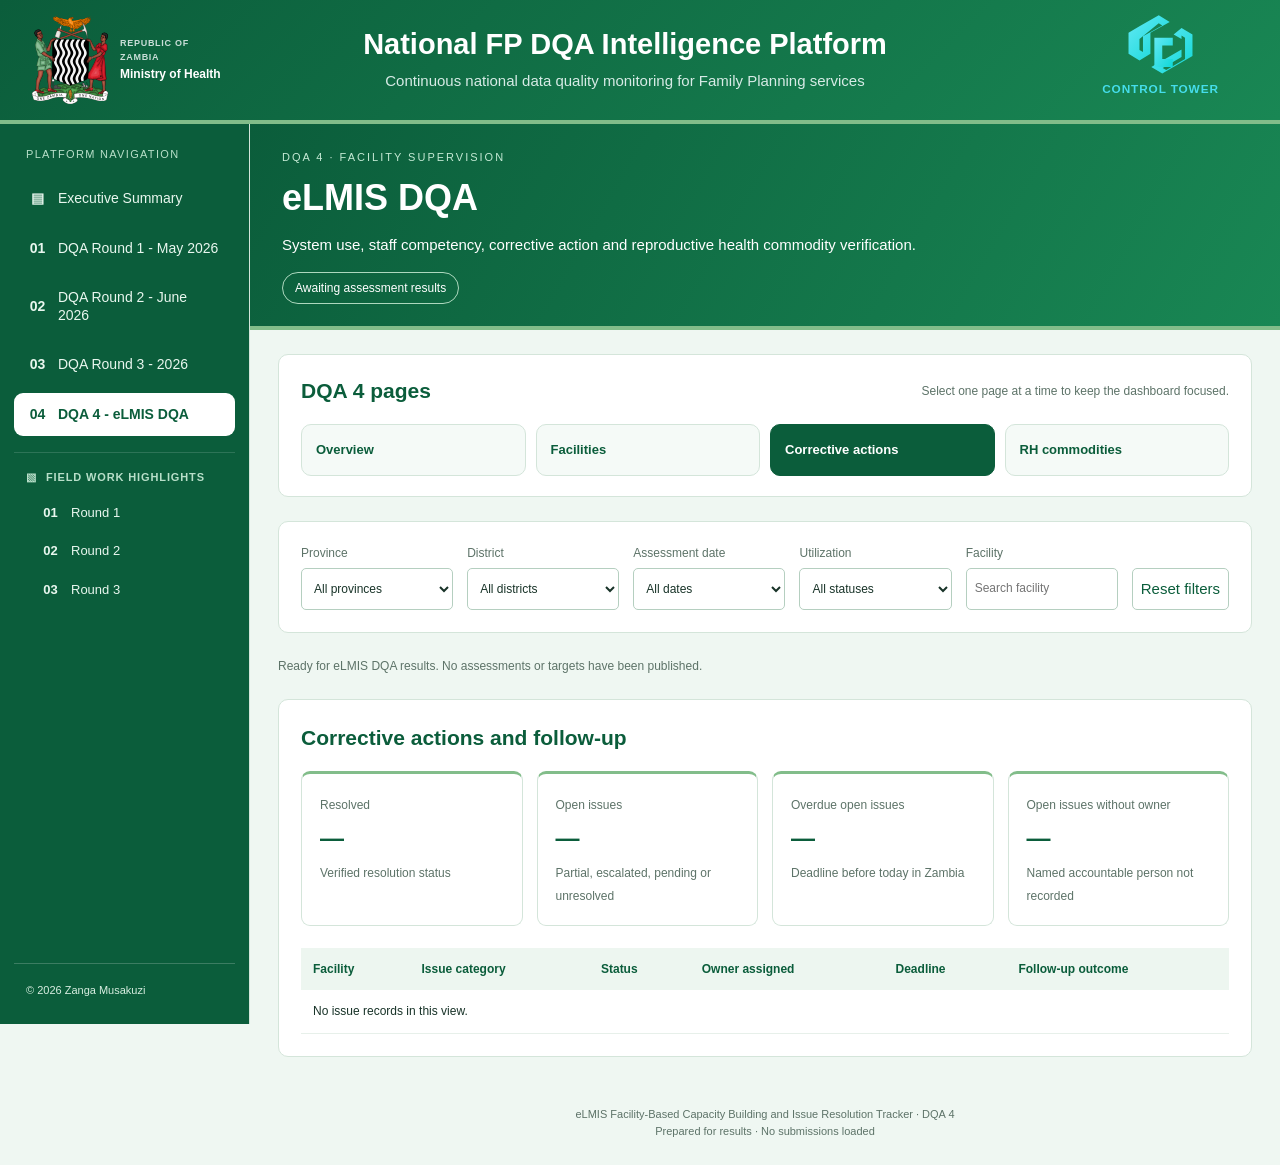
==== elmis-dqa-actions.html @ f4f5810e "Unify platform green theme and split eLMIS DQA into focused pages" ====
<!doctype html>
<html lang="en">
<head>
  <meta charset="utf-8"><meta name="viewport" content="width=device-width,initial-scale=1">
  <title>DQA 4 — eLMIS DQA | NSCCU</title>
  <link rel="icon" href="assets/zambia-coat-of-arms.svg" type="image/svg+xml">
  <link rel="stylesheet" href="assets/elmis-dqa.css?v=20261104-pages2">
  <script src="assets/elmis-dqa.js?v=20261104-pages2" defer></script>
</head>
<body data-dqa-page="corrective-actions">
<header class="institutional-header">
        <div class="brand-lockup"><img class="coa" src="assets/zambia-coat-of-arms.svg" alt="Republic of Zambia coat of arms">
            <div class="brand-copy"><span>Republic of Zambia</span>Ministry of Health</div>
        </div>
        <div class="masthead">
            <h1>National FP DQA Intelligence Platform</h1>
            <p>Continuous national data quality monitoring for Family Planning services</p>
        </div>
        <div class="brand-lockup right"><img class="tower" src="assets/control-tower-logo.svg" alt="National Supply Chain Coordinating Unit Control Tower"></div>
        <button class="mobile-nav-toggle" id="mobileNavToggle" type="button" aria-controls="platformSidebar" aria-expanded="false" onclick="toggleMobileNav()">☰ Menu</button>
    </header>
<div class="layout app-shell">
  <aside class="sidebar" id="platformSidebar" aria-label="DQA platform navigation">
            <div class="sidebar-title">Platform Navigation</div>
            <nav>
                <a class="nav-link" data-nav-target="executive-summary" href="index.html#executive-summary"><span class="nav-icon">▤</span><span>Executive Summary</span></a>
                <a class="nav-link round-link" id="round1Link" href="index.html?round=round1#executive-dashboard"><span class="nav-icon">01</span><span>DQA Round 1 - May 2026</span></a>
                <a class="nav-link round-link" id="round2Link" href="index.html?round=round2#executive-dashboard"><span class="nav-icon">02</span><span>DQA Round 2 - June 2026</span></a>
                <a class="nav-link round-link" id="round3Link" href="index.html?round=round3#executive-dashboard"><span class="nav-icon">03</span><span>DQA Round 3 - 2026</span></a>
                <a class="nav-link active round-link" id="round4Link" aria-current="page" href="elmis-dqa.html#executive-dashboard"><span class="nav-icon">04</span><span>DQA 4 - eLMIS DQA</span></a>
                <div class="sidebar-group" aria-labelledby="fieldHighlightsNavTitle">
                    <div class="sidebar-group-title" id="fieldHighlightsNavTitle"><span aria-hidden="true">▧</span><span>Field Work Highlights</span></div>
                    <a class="nav-link field-link" data-nav-target="field-highlights-round1" href="index.html#field-highlights-round1"><span class="nav-icon">01</span><span>Round 1</span></a>
                    <a class="nav-link field-link" data-nav-target="field-highlights-round2" href="index.html#field-highlights-round2"><span class="nav-icon">02</span><span>Round 2</span></a>
                    <a class="nav-link field-link" data-nav-target="field-highlights-round3" href="index.html#field-highlights-round3"><span class="nav-icon">03</span><span>Round 3</span></a>
                </div>
            </nav>
            <div class="sidebar-copyright">&copy; 2026 Zanga Musakuzi</div>
        </aside>
  <main id="executive-dashboard" class="main-content">
    <section class="hero"><p class="eyebrow">DQA 4 · Facility supervision</p><h1>eLMIS DQA</h1><p>System use, staff competency, corrective action and reproductive health commodity verification.</p><span class="badge" id="dataStatus">Loading assessment status…</span></section>
    <section class="dqa-page-menu panel"><div class="dqa-page-heading"><h2>DQA 4 pages</h2><p>Select one page at a time to keep the dashboard focused.</p></div><nav class="tabs" aria-label="eLMIS DQA pages"><a data-dqa-link="overview" href="elmis-dqa.html">Overview</a><a data-dqa-link="facility-performance" href="elmis-dqa-facilities.html">Facilities</a><a data-dqa-link="corrective-actions" class="active" aria-current="page" href="elmis-dqa-actions.html">Corrective actions</a><a data-dqa-link="rh-commodities" href="elmis-dqa-commodities.html">RH commodities</a></nav></section>
    <section class="panel filters" aria-label="Assessment filters">
      <label>Province<select id="province"><option value="">All provinces</option></select></label>
      <label>District<select id="district"><option value="">All districts</option></select></label>
      <label>Assessment date<select id="visitDate"><option value="">All dates</option></select></label>
      <label>Utilization<select id="utilization"><option value="">All statuses</option><option value="active">Active</option><option value="limited">Limited / irregular</option><option value="inactive">Not used</option><option value="unavailable">Unable to verify</option></select></label>
      <label>Facility<input id="facilitySearch" type="search" placeholder="Search facility"></label><button id="resetFilters" type="button">Reset filters</button>
    </section>
    <p class="scope" id="scope" aria-live="polite"></p>
    <section id="overview" data-dqa-panel="overview" hidden><h2>Assessment overview</h2><div id="metrics" class="metrics"></div>
      <div class="columns"><article class="panel"><h3>Verified utilization</h3><div id="utilizationSummary"></div><p class="note">Use is assessed over the 30 calendar days ending on the visit date. Access today is measured separately.</p></article><article class="panel"><h3>Mentorship and competency</h3><div id="mentorshipSummary"></div><p class="note">Competency is demonstrated independently after OJT. Staff totals are visit reports, not unique people across facilities.</p></article></div>
    </section>
    <section id="facility-performance" class="panel" data-dqa-panel="facility-performance" hidden><h2>Facility assessments</h2><p class="note">The latest assessment per facility within the selected date and location filters is shown. Utilization and search filters are applied to those latest assessments.</p><div class="table-wrap"><table><thead><tr><th>Province / district</th><th>Facility</th><th>Visit date</th><th>Access today</th><th>Verified use</th><th>OJT conducted</th><th>Reported stock-outs</th></tr></thead><tbody id="facilityRows"></tbody></table></div></section>
    <section id="corrective-actions" class="panel" data-dqa-panel="corrective-actions"><h2>Corrective actions and follow-up</h2><div id="issueSummary" class="metrics compact"></div><div class="table-wrap"><table><thead><tr><th>Facility</th><th>Issue category</th><th>Status</th><th>Owner assigned</th><th>Deadline</th><th>Follow-up outcome</th></tr></thead><tbody id="issueRows"></tbody></table></div></section>
    <section id="rh-commodities" data-dqa-panel="rh-commodities" hidden><h2>RH commodities</h2><div class="columns"><article class="panel"><h3>Current stock-outs</h3><p class="note">A stock-out means zero usable physical stock among commodities normally managed by the facility. Facilities may report multiple commodities.</p><div id="stockoutSummary"></div></article><article class="panel"><h3>Physical stock versus eLMIS</h3><div id="stockSummary"></div><p class="note">Match rates include only verified comparisons on the same usable-stock basis, unit and cutoff. Quantities in different units are never added together. Sampling has no fixed upper limit.</p></article></div><div class="panel table-wrap"><table><thead><tr><th>Facility / commodity</th><th>Unit</th><th>Baseline variance</th><th>After-intervention variance</th><th>Comparison basis</th></tr></thead><tbody id="commodityRows"></tbody></table></div></section>
    <footer>eLMIS Facility-Based Capacity Building and Issue Resolution Tracker · DQA 4<br><span id="updated"></span></footer>
  </main>
</div>
</body></html>
---- assets/elmis-dqa.css ----
:root{--primary:#0b5d3b;--gold:#82bd8a;--ink:#183328;--muted:#5d7368;--line:#d4e5da;--bg:#eff7f2}*{box-sizing:border-box}html{scroll-behavior:smooth}body{margin:0;font:15px/1.55 Arial,Helvetica,sans-serif;background:var(--bg);color:var(--ink)}header{display:flex;justify-content:space-between;align-items:center;padding:20px 32px;background:#fff;border-bottom:4px solid var(--gold);gap:20px}.brand{display:flex;align-items:center;gap:18px}.brand img{width:58px;height:64px}.brand small,.brand strong{display:block}.brand small{color:var(--muted);margin-bottom:4px}.brand strong{color:var(--primary);font-size:22px}.tower{width:78px;height:66px}.layout{display:grid;grid-template-columns:258px minmax(0,1fr)}aside{background:#fff;border-right:1px solid var(--line);padding:28px 14px;min-height:calc(100vh - 110px)}.nav-title{text-transform:uppercase;font-size:11px;letter-spacing:1.5px;color:var(--muted);padding:0 14px}nav a{color:var(--primary);text-decoration:none}aside a{display:flex;gap:12px;padding:14px 12px;border-radius:7px;margin:5px 0;font-size:13px}aside a.active{background:var(--primary);color:#fff}aside a:hover{outline:1px solid var(--gold)}.copyright{color:var(--muted);font-size:11px;padding:30px 12px}main{padding:28px;min-width:0;max-width:1680px;width:100%;margin:auto}.hero{padding:30px;background:linear-gradient(120deg,#0b5d3b,#198754);color:#fff;border-radius:12px;border-bottom:4px solid var(--gold)}h1{font-size:36px;line-height:1.15;margin:8px 0 12px}.eyebrow{text-transform:uppercase;letter-spacing:2px;font-size:11px;color:#c5ead5}.hero p{max-width:760px}.badge{display:inline-block;padding:6px 12px;border:1px solid #add8be;border-radius:20px;font-size:12px}.tabs{display:flex;gap:8px;flex-wrap:wrap;padding:20px 0}.tabs a{padding:9px 16px;background:#fff;border:1px solid var(--line);border-radius:6px;font-size:13px}.panel{background:#fff;border:1px solid var(--line);border-radius:10px;padding:22px;margin-bottom:20px}.filters{display:flex;flex-wrap:wrap;align-items:end;gap:14px}.filters label{flex:1;min-width:130px;font-size:12px;color:var(--muted)}select,input,button{font:inherit;min-height:42px;border:1px solid #b5cfc0;border-radius:5px;background:#fff;padding:8px;color:var(--ink)}select,input{display:block;width:100%;margin-top:5px}button{cursor:pointer;color:var(--primary)}button:hover{background:var(--bg)}:focus-visible{outline:3px solid var(--gold);outline-offset:2px}h2{font-size:21px;color:var(--primary);margin:22px 0 16px}h3{font-size:16px;color:var(--primary);margin:0 0 16px}.panel h2{margin-top:0}.metrics{display:grid;grid-template-columns:repeat(4,minmax(0,1fr));gap:14px;margin-bottom:22px}.metric{background:#fff;border:1px solid var(--line);border-top:3px solid var(--gold);border-radius:9px;padding:18px}.metric strong{font-size:30px;display:block;color:var(--primary);margin:4px 0}.metric span{font-size:12px;color:var(--muted)}.columns{display:grid;grid-template-columns:1fr 1fr;gap:20px}.note,.scope{font-size:12px;color:var(--muted)}.empty{padding:25px;background:#f4faf6;border:1px dashed #bfd8c8;border-radius:7px;color:var(--muted)}.empty strong{display:block;color:var(--primary);margin-bottom:5px}.line{display:flex;justify-content:space-between;gap:12px;padding:10px 0;border-bottom:1px solid #e7f0ea}.line b{color:var(--primary)}.table-wrap{overflow-x:auto}table{border-collapse:collapse;width:100%;font-size:12px}th{text-align:left;background:#edf6f0;color:var(--primary);padding:12px;white-space:nowrap}td{padding:12px;border-bottom:1px solid #e7f0ea;vertical-align:top}td small{display:block;color:var(--muted)}.pill{display:inline-block;background:#e6f4eb;color:var(--primary);border-radius:14px;padding:3px 9px;white-space:nowrap}.pill.warn{background:#fff3da;color:#8b5400}footer{text-align:center;color:var(--muted);font-size:11px;padding:25px}.compact .metric strong{font-size:24px}@media(max-width:1100px){.layout{grid-template-columns:215px minmax(0,1fr)}main{padding:20px}.metrics{grid-template-columns:repeat(2,minmax(0,1fr))}.columns{grid-template-columns:1fr}}@media(max-width:700px){header{padding:15px}.brand strong{font-size:16px}.brand img{width:40px;height:48px}.tower{display:none}.layout{display:block}aside{min-height:auto;padding:12px;border-bottom:1px solid var(--line)}aside nav{display:flex;overflow-x:auto}aside a{min-width:145px;padding:10px}.nav-title,.copyright{display:none}main{padding:14px}.hero{padding:22px}h1{font-size:30px}.metrics{gap:10px}.metric{padding:14px}.metric strong{font-size:26px}.panel{padding:16px}.filters label{min-width:140px}.tabs a{padding:7px 10px}}
/* Shared platform shell: keep DQA 4 consistent with the other rounds. */
[hidden]{display:none!important}
.institutional-header{min-height:124px;background:linear-gradient(135deg,#0b5d3b,#198754);color:#fff;padding:14px 32px;display:grid;grid-template-columns:190px minmax(0,1fr) 220px;align-items:center;gap:22px;border-bottom:4px solid var(--gold)}
.brand-lockup{display:flex;align-items:center;gap:12px}.brand-lockup.right{justify-content:flex-end}.brand-lockup img{display:block;max-height:92px;max-width:100%}.brand-lockup .coa{width:76px}.brand-lockup .tower{width:175px;height:auto}.brand-copy{font-size:12px;font-weight:700}.brand-copy span{display:block;font-size:9px;letter-spacing:.08em;text-transform:uppercase;color:#c9ded8}.masthead{text-align:center}.masthead h1{margin:0;font-size:29px}.masthead p{margin:7px 0 0;color:#d7ebe6}.mobile-nav-toggle{display:none;border:1px solid #ffffff70;background:#ffffff15;color:#fff}
.app-shell{grid-template-columns:250px minmax(0,1fr);min-height:calc(100vh - 124px)}
.sidebar{position:sticky;top:0;height:100vh;overflow-y:auto;background:#0b5d3b;color:#fff;padding:22px 14px;display:flex;flex-direction:column}.sidebar-title{padding:0 12px 14px;font-size:11px;letter-spacing:.12em;text-transform:uppercase;color:#b8dfc9}.sidebar nav{display:grid;gap:6px}.sidebar .nav-link{display:flex;align-items:center;gap:10px;color:#e9f7ef;text-decoration:none;padding:12px;border-radius:9px;font-size:14px;line-height:1.25;border:1px solid transparent;margin:0}.sidebar .nav-link:hover,.sidebar .nav-link:focus{background:#198754;color:#fff;outline:none}.sidebar .nav-link.active{background:#fff;color:#0b5d3b;font-weight:700}.nav-icon{width:21px;text-align:center;font-weight:800}.sidebar-group{margin-top:10px;padding-top:12px;border-top:1px solid #ffffff24}.sidebar-group-title{display:flex;align-items:center;gap:9px;padding:4px 12px 8px;color:#b8dfc9;font-size:11px;font-weight:800;letter-spacing:.08em;text-transform:uppercase}.sidebar-group .nav-link{margin-left:13px;padding:10px 12px;font-size:13px}.sidebar-copyright{margin-top:auto;padding:18px 12px 4px;border-top:1px solid #ffffff33;color:#d8eee1;font-size:11px;line-height:1.5}
.main-content{padding:0;max-width:none;margin:0;min-width:0}.main-content>.hero{border-radius:0;padding:25px 32px 22px;border-bottom:4px solid var(--gold)}.main-content>.hero h1{font-size:36px}.main-content>.hero .eyebrow{margin-top:0}.main-content>.panel,.main-content>.scope,.main-content>[data-dqa-panel]{margin:24px 28px}.dqa-page-menu{padding:20px 22px}.dqa-page-heading{display:flex;justify-content:space-between;gap:15px;align-items:center}.dqa-page-heading h2{margin:0;font-size:21px}.dqa-page-heading p{font-size:12px;color:var(--muted);margin:0}.tabs{padding:16px 0 0;display:grid;grid-template-columns:repeat(4,minmax(0,1fr));gap:10px}.tabs a{font-weight:700;padding:15px 14px;border-radius:10px;background:#f5faf7}.tabs a.active{background:var(--primary);color:#fff;border-color:var(--primary)}.main-content>[data-dqa-panel].panel{padding:22px}.main-content>[data-dqa-panel]>h2:first-child{margin-top:0}.metric strong{font-size:28px;overflow-wrap:anywhere}
body.embedded>header,body.embedded aside{display:none}body.embedded .app-shell{display:block;min-height:0}body.embedded main{padding:0;max-width:none}body.embedded{background:transparent}body.embedded .main-content>.hero{border-radius:10px 10px 0 0}body.embedded .main-content>.panel,body.embedded .main-content>.scope,body.embedded .main-content>[data-dqa-panel]{margin:20px}
@media(max-width:1000px){.institutional-header{grid-template-columns:145px minmax(0,1fr) 150px;padding:14px 20px;gap:12px}.masthead h1{font-size:23px}.masthead p{font-size:12px}.dqa-page-heading{display:block}.dqa-page-heading p{margin-top:6px}.tabs{grid-template-columns:repeat(2,minmax(0,1fr))}}
@media(max-width:900px){.institutional-header{position:relative;padding-bottom:60px}.mobile-nav-toggle{display:inline-flex;position:absolute;right:16px;bottom:12px;min-height:34px}.app-shell{display:block}.sidebar{display:none;position:relative;height:auto;min-height:0;max-height:70vh;padding:12px}.sidebar.open{display:flex}.sidebar nav{display:grid;overflow:visible}.sidebar .nav-link{min-width:0}.sidebar-title,.sidebar-copyright{display:block}.main-content>.panel,.main-content>.scope,.main-content>[data-dqa-panel]{margin:18px}.main-content>.hero{padding:24px 20px}.main-content>.hero h1{font-size:30px}}
@media(max-width:600px){.institutional-header{grid-template-columns:85px minmax(0,1fr) 80px;padding:14px 14px 58px}.brand-copy{display:none}.brand-lockup .coa{width:58px}.masthead h1{font-size:17px}.masthead p{display:none}.tabs a{font-size:12px;padding:12px}.main-content>.panel,.main-content>.scope,.main-content>[data-dqa-panel]{margin:14px}.dqa-page-menu{padding:16px}.main-content>.hero h1{font-size:27px}}
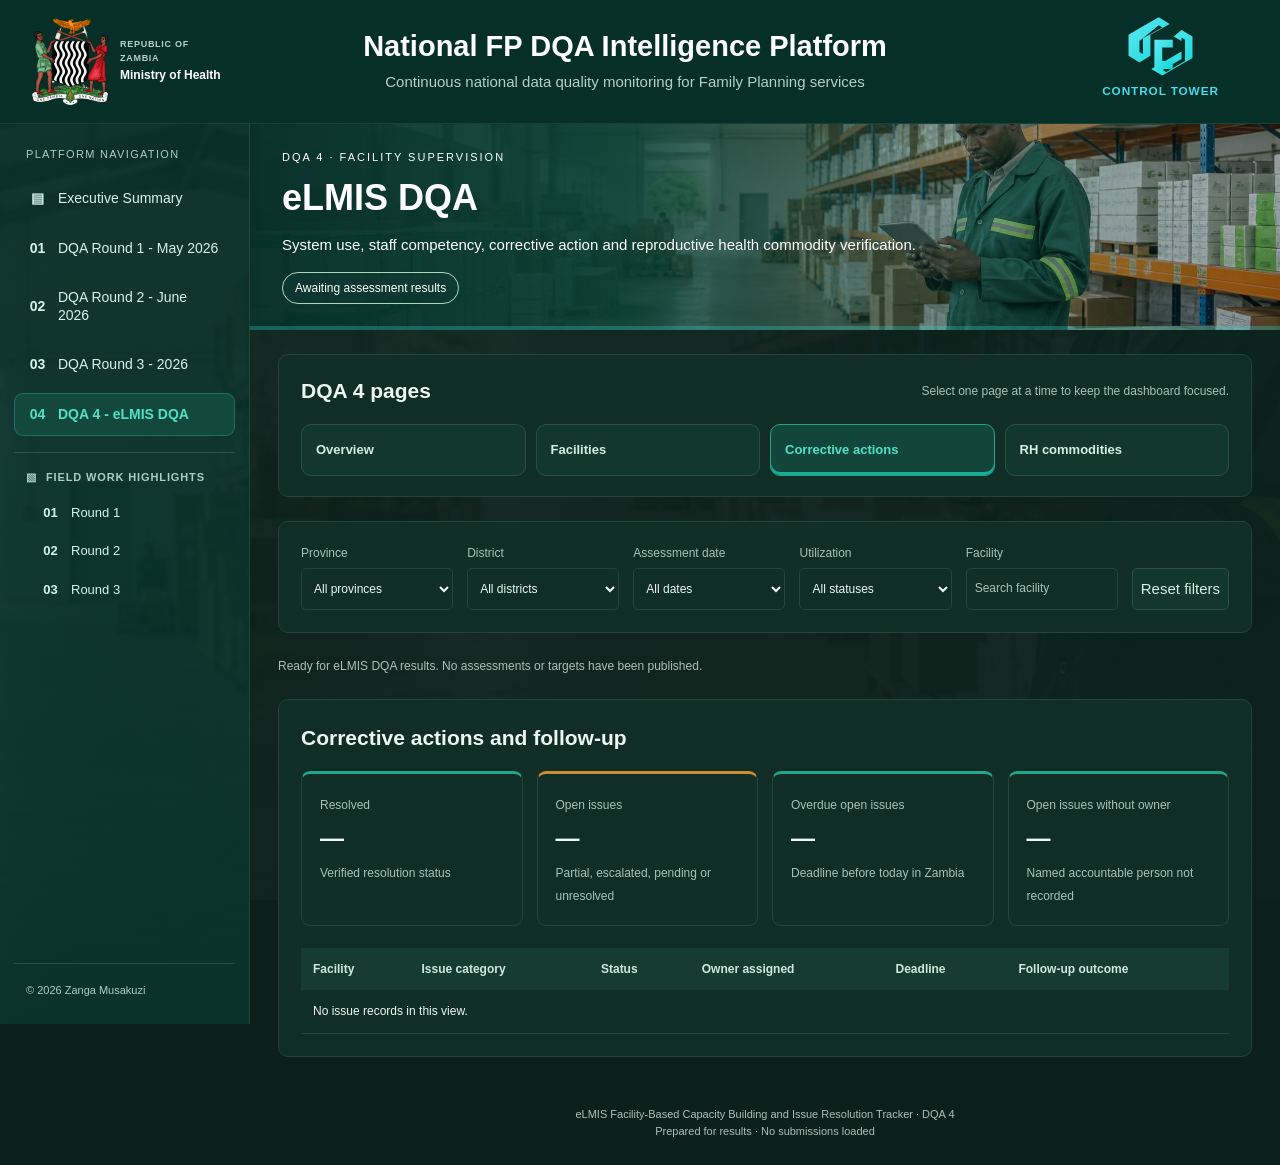
==== commit cc89b3e3: "Match Control Tower dark green theme and warehouse background" ====
--- a/elmis-dqa-actions.html
+++ b/elmis-dqa-actions.html
@@ -6,6 +6,7 @@
   <link rel="icon" href="assets/zambia-coat-of-arms.svg" type="image/svg+xml">
   <link rel="stylesheet" href="assets/elmis-dqa.css?v=20261104-pages2">
   <script src="assets/elmis-dqa.js?v=20261104-pages2" defer></script>
+  <link rel="stylesheet" href="assets/control-tower-dark.css?v=20261105-reference1">
 </head>
 <body data-dqa-page="corrective-actions">
 <header class="institutional-header">
--- a/assets/control-tower-dark.css
+++ b/assets/control-tower-dark.css
@@ -0,0 +1,47 @@
+/* Control Tower reference palette and the original warehouse photograph. */
+:root{color-scheme:dark;--bg:#0b211b;--card:#102e25;--surface:#102e25;--ink:#edf8f1;--text:#edf8f1;--mut:#aac2b5;--muted:#aac2b5;--line:#254438;--primary:#52d8bd;--blue:#52d8bd;--blue2:#08786d;--gold:#37d6d1;--acc:#52d8bd;--good:#57b881;--green:#57b881;--green-soft:#163e2b;--warn:#efb36c;--yellow:#efb36c;--yellow-soft:#30291b;--crit:#ffaaa1;--red:#ffaaa1;--red-soft:#472821;--blue-soft:#173d36;--header:#062f28;--tower-photo:linear-gradient(90deg,#052f29f7 0%,#073e32e8 36%,#07392d75 66%,#052f292b 100%),url('supply-chain-warehouse.jpg')}
+body,.control-tower{color:var(--text);background:linear-gradient(#0b211bf0,#0b211bf5),url('supply-chain-warehouse.jpg') center/cover fixed!important;min-height:100vh}
+.control-tower{--text:#edf8f1;--muted:#aac2b5;--line:#254438;--bg:#0b211b;--surface:#102e25;--header:#062f28}
+.institutional-header,.control-tower .masthead{background:#062f28!important;background-image:none!important;color:#fff;border-bottom:1px solid #ffffff16}
+.institutional-header .brand-copy,.institutional-header h1,.masthead h1,.brand-lockup,.tower-brand{color:#fff!important}
+.brand-copy span,.institutional-header .masthead p,.control-tower .masthead .eyebrow,.tower-brand span{color:#b5d1c5!important}
+.round-hero,.main-content>.hero,.detail-header{background:var(--tower-photo) center 45%/cover no-repeat!important;border-bottom-color:#37d6d14a!important;color:#fff!important}
+.round-hero h1,.main-content>.hero h1,.round-hero h2,.main-content>.hero p,.round-hero p,.detail-header h1{color:#fff!important}
+.hero .eyebrow,.hero-kicker,.round-hero .eyebrow{color:#84e5cb!important}
+.sidebar,.control-tower .sidebar{background:linear-gradient(#062f28ed,#062f28f5),url('supply-chain-warehouse.jpg') center/cover!important;color:#edf8f1!important;border-right:1px solid var(--line)!important}
+.sidebar-title,.sidebar-group-title,.sidebar-copyright,.control-tower .nav-caption,.control-tower .nav-footer{color:#aacfc0!important}
+.sidebar .nav-link,.control-tower .side-menu>button{color:#d6f4e9!important;background:transparent!important;border-color:transparent!important}
+.sidebar .nav-link:hover,.sidebar .nav-link:focus,.control-tower .side-menu>button:hover{background:#ffffff0d!important;color:#fff!important}
+.sidebar .nav-link.active,.control-tower .side-menu>button.active{background:#12493c!important;border-color:#37d6d14a!important;color:#52e1c6!important}
+.sidebar .sidebar-group,.sidebar-copyright,.control-tower .nav-footer{border-color:#ffffff20!important}
+.control-tower .side-menu{background:transparent!important}
+.main-content,.control-tower .content{background:transparent!important}
+.card,.panel,.metric,.kpi,.control-tower .kpi,.control-tower .panel,.round-workspace-nav,.summary-heading,.summary-layout,.commodity-body,.commodity-header,.copilot,.copilot-head,.copilot-body,.copilot-panel,.copilot-answer,.field-highlights,.field-highlights-header,.field-photo,.page-filters,.filter,.control-tower .page-filters,.control-tower .filter-card,.photo-card,.contact-card,.support-contact-card-safe,.help-desk-flow,.help-desk-directory,.updates-gallery,.detail-table-wrap,.detail-page,.detail-search,.table-toolbar{background:var(--card)!important;color:var(--text)!important;border-color:var(--line)!important;box-shadow:none!important}
+.card h2,.panel h2,.panel h3,.metric strong,.kpi-value,.section-heading h2,h2,h3,.control-tower h2,.control-tower h3,.workspace-heading h2,.control-tower .kpi strong,.control-tower .kpi-value,.control-tower .program-comparison-row>b{color:var(--ink)!important}
+.muted,.note,.scope,.sub,.footer,footer,.kpi-note,.kpi-label,.metric span,.dqa-page-heading p,.control-tower .dataset-stamp,.control-tower .workspace-eyebrow,.control-tower .analysis-context,.control-tower .table-note,.control-tower .filter-card label{color:var(--muted)!important}
+.control-tower .kpi p,.control-tower .kpi small,.control-tower .panel p,.summary-copy p,.summary-deck,.page-intro p,.commodity-header p{color:var(--muted)!important}
+input,select,textarea,.control-tower input,.control-tower select,.control-tower textarea{background:#102e25!important;color:#edf8f1!important;border:1px solid #254438!important;color-scheme:dark}
+input::placeholder,textarea::placeholder{color:#aac2b5!important;opacity:1}
+button,.tabs a,.round-page-button,.commodity-tabs a,.copilot-chip,.copilot-toggle,.pagination button,.section-action,.detail-pagination button{background:#12382d!important;color:#d7eee2!important;border-color:#2b5142!important}
+button:hover,.tabs a:hover,.round-page-button:hover{background:#1b4a3c!important}
+.tabs a.active,.round-page-button.active,.commodity-tabs a.active,.commodity-tabs button.active,.control-tower .view-tabs button[aria-selected=true],.control-tower .executive-tabs button[aria-selected=true]{background:#12463a!important;color:#52e1c6!important;border-color:#22a58b!important;box-shadow:inset 0 -3px #15ad9c!important}
+.round-page-icon{background:#ffffff10!important;color:inherit!important}
+th,.control-tower th,.detail-page th{background:#163b30!important;color:#cfe9dc!important;border-color:var(--line)!important}
+td,.control-tower td{color:#edf8f1;border-color:var(--line)!important}
+tbody tr:nth-child(even),.control-tower tbody tr:nth-child(even),.detail-page tbody tr:nth-child(even){background:#123329!important}
+tbody tr:hover,.control-tower tbody tr:hover{background:#194235!important}
+.empty,.empty-round,.field-empty,.control-tower .empty-state,.fresh,.scope-badge,.technical-details,.technical-details summary,.data-coverage,.training-date-note,.control-tower .insight-strip,.storage-box,.heatcell,.pill,.pill.blue,.filters .filter{background:#12372c!important;color:#cce8da!important;border-color:#2b5142!important}
+.empty strong,.empty-round strong,.line b,.source-yes,.greentxt{color:#6fe2ba!important}
+.line{border-color:#254438!important}.metric{border-top-color:#22a58b!important}.metrics .metric:nth-child(2){border-top-color:#cf8b32!important}
+.pill.red,.alert,.alert-ribbon,.redtxt,.source-no{color:#ffb4aa!important}.pill.red,.alert,.alert-ribbon{background:#3b2521!important;border-color:#855248!important}
+.pill.yellow,.pill.warn,.yellowtxt,.round-notice{color:#f3c882!important}.pill.yellow,.pill.warn,.round-notice{background:#30291b!important;border-color:#826c34!important}
+.pill.green{background:#173e2d!important;color:#91e2b1!important}
+.control-tower .insight-card,.control-tower .management-card,.control-tower .priority-card,.control-tower .reporting-summary-card,.control-tower .help-desk-directory,.control-tower .updates-gallery,.control-tower .contact-card{background:#102e25!important;border-color:#254438!important;color:#edf8f1!important}
+.control-tower .donut:after{background:#102e25!important}.control-tower .donut strong,.control-tower .donut span{color:#edf8f1!important}
+a{color:#68dfc7}.control-tower a,.detail-page a{color:#68dfc7}
+.elmis-dqa-workspace iframe{background:transparent!important;border-color:#254438!important}
+body.embedded{background:transparent!important;min-height:0}
+:focus-visible{outline:3px solid #37d6d1!important;outline-offset:2px}
+@media print{body,.control-tower,.card,.panel,.metric,td,th{background:#fff!important;color:#14372e!important}.sidebar,.hero,.round-hero,.institutional-header{display:none!important}}
+
+.control-tower .count-summary strong,.control-tower .province-selection,.control-tower .map-label-grid>button,.control-tower .district-priority-list strong{color:#edf8f1!important}.control-tower .program-comparison-row span,.control-tower .timely-status-legend,.control-tower .district-priority-list small,.control-tower .count-summary span,.control-tower .repeat-table td small{color:#aac2b5!important}.control-tower .map-label-grid>button em{color:#6fe2ba!important}.control-tower .repeat-outstanding{color:#ffb4aa!important}
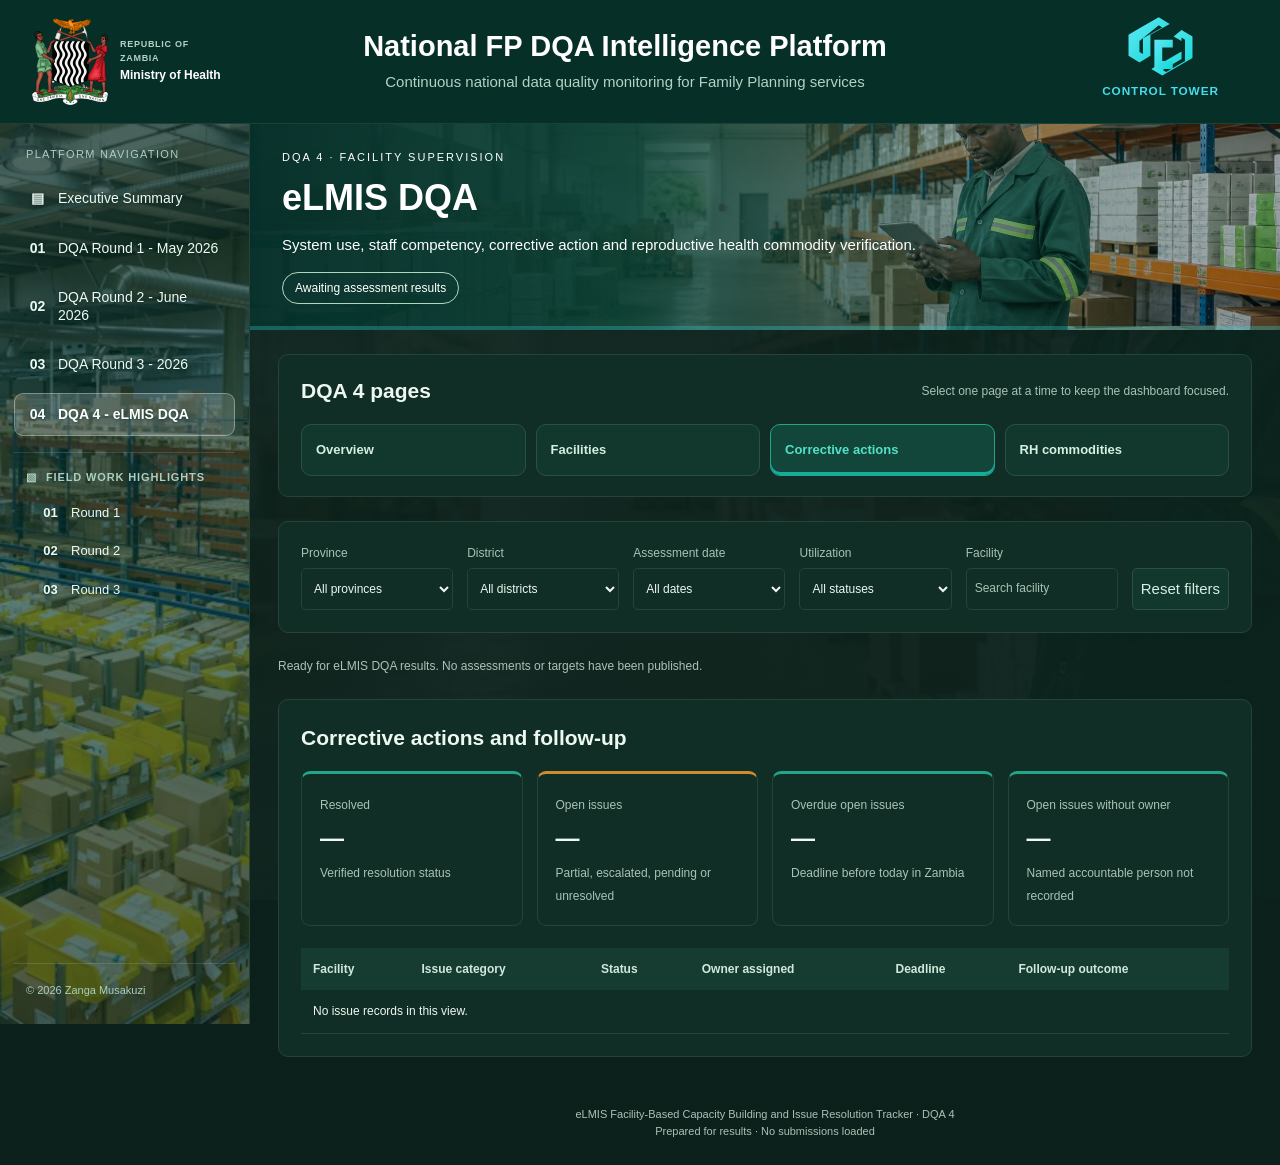
==== commit 8eb8cc70: "Match warehouse-photo sidebar and translucent selection theme" ====
--- a/elmis-dqa-actions.html
+++ b/elmis-dqa-actions.html
@@ -6,7 +6,7 @@
   <link rel="icon" href="assets/zambia-coat-of-arms.svg" type="image/svg+xml">
   <link rel="stylesheet" href="assets/elmis-dqa.css?v=20261104-pages2">
   <script src="assets/elmis-dqa.js?v=20261104-pages2" defer></script>
-  <link rel="stylesheet" href="assets/control-tower-dark.css?v=20261105-reference1">
+  <link rel="stylesheet" href="assets/control-tower-dark.css?v=20261105-sidebar2">
 </head>
 <body data-dqa-page="corrective-actions">
 <header class="institutional-header">
--- a/assets/control-tower-dark.css
+++ b/assets/control-tower-dark.css
@@ -8,11 +8,11 @@
 .round-hero,.main-content>.hero,.detail-header{background:var(--tower-photo) center 45%/cover no-repeat!important;border-bottom-color:#37d6d14a!important;color:#fff!important}
 .round-hero h1,.main-content>.hero h1,.round-hero h2,.main-content>.hero p,.round-hero p,.detail-header h1{color:#fff!important}
 .hero .eyebrow,.hero-kicker,.round-hero .eyebrow{color:#84e5cb!important}
-.sidebar,.control-tower .sidebar{background:linear-gradient(#062f28ed,#062f28f5),url('supply-chain-warehouse.jpg') center/cover!important;color:#edf8f1!important;border-right:1px solid var(--line)!important}
+.sidebar,.control-tower .sidebar{background:linear-gradient(180deg,rgba(4,38,30,.72),rgba(6,58,46,.62),rgba(4,38,30,.68)),url('sidebar-warehouse.jpg') center/cover no-repeat!important;color:#edf8f1!important;border-right:1px solid var(--line)!important}
 .sidebar-title,.sidebar-group-title,.sidebar-copyright,.control-tower .nav-caption,.control-tower .nav-footer{color:#aacfc0!important}
 .sidebar .nav-link,.control-tower .side-menu>button{color:#d6f4e9!important;background:transparent!important;border-color:transparent!important}
 .sidebar .nav-link:hover,.sidebar .nav-link:focus,.control-tower .side-menu>button:hover{background:#ffffff0d!important;color:#fff!important}
-.sidebar .nav-link.active,.control-tower .side-menu>button.active{background:#12493c!important;border-color:#37d6d14a!important;color:#52e1c6!important}
+.sidebar .nav-link.active,.control-tower .side-menu>button.active{background:rgba(255,255,255,.16)!important;border-color:rgba(255,255,255,.32)!important;color:#fff!important}
 .sidebar .sidebar-group,.sidebar-copyright,.control-tower .nav-footer{border-color:#ffffff20!important}
 .control-tower .side-menu{background:transparent!important}
 .main-content,.control-tower .content{background:transparent!important}
@@ -45,3 +45,7 @@
 @media print{body,.control-tower,.card,.panel,.metric,td,th{background:#fff!important;color:#14372e!important}.sidebar,.hero,.round-hero,.institutional-header{display:none!important}}
 
 .control-tower .count-summary strong,.control-tower .province-selection,.control-tower .map-label-grid>button,.control-tower .district-priority-list strong{color:#edf8f1!important}.control-tower .program-comparison-row span,.control-tower .timely-status-legend,.control-tower .district-priority-list small,.control-tower .count-summary span,.control-tower .repeat-table td small{color:#aac2b5!important}.control-tower .map-label-grid>button em{color:#6fe2ba!important}.control-tower .repeat-outstanding{color:#ffb4aa!important}
+
+.topbar,.main-filters,.fresh>span,.action-item,.commodity-tabs{background:#102e25!important;color:#edf8f1!important;border-color:#254438!important}.fresh{background:transparent!important}.fresh>span{border:1px solid #254438!important}
+
+.sidebar .nav-link,.control-tower .side-menu>button{color:#effaf4!important;text-shadow:0 1px 3px #00271d80}.control-tower .nav-footer strong,.control-tower .nav-footer>span{display:block!important;line-height:1.5}.control-tower .nav-footer{color:#d3eadd!important}
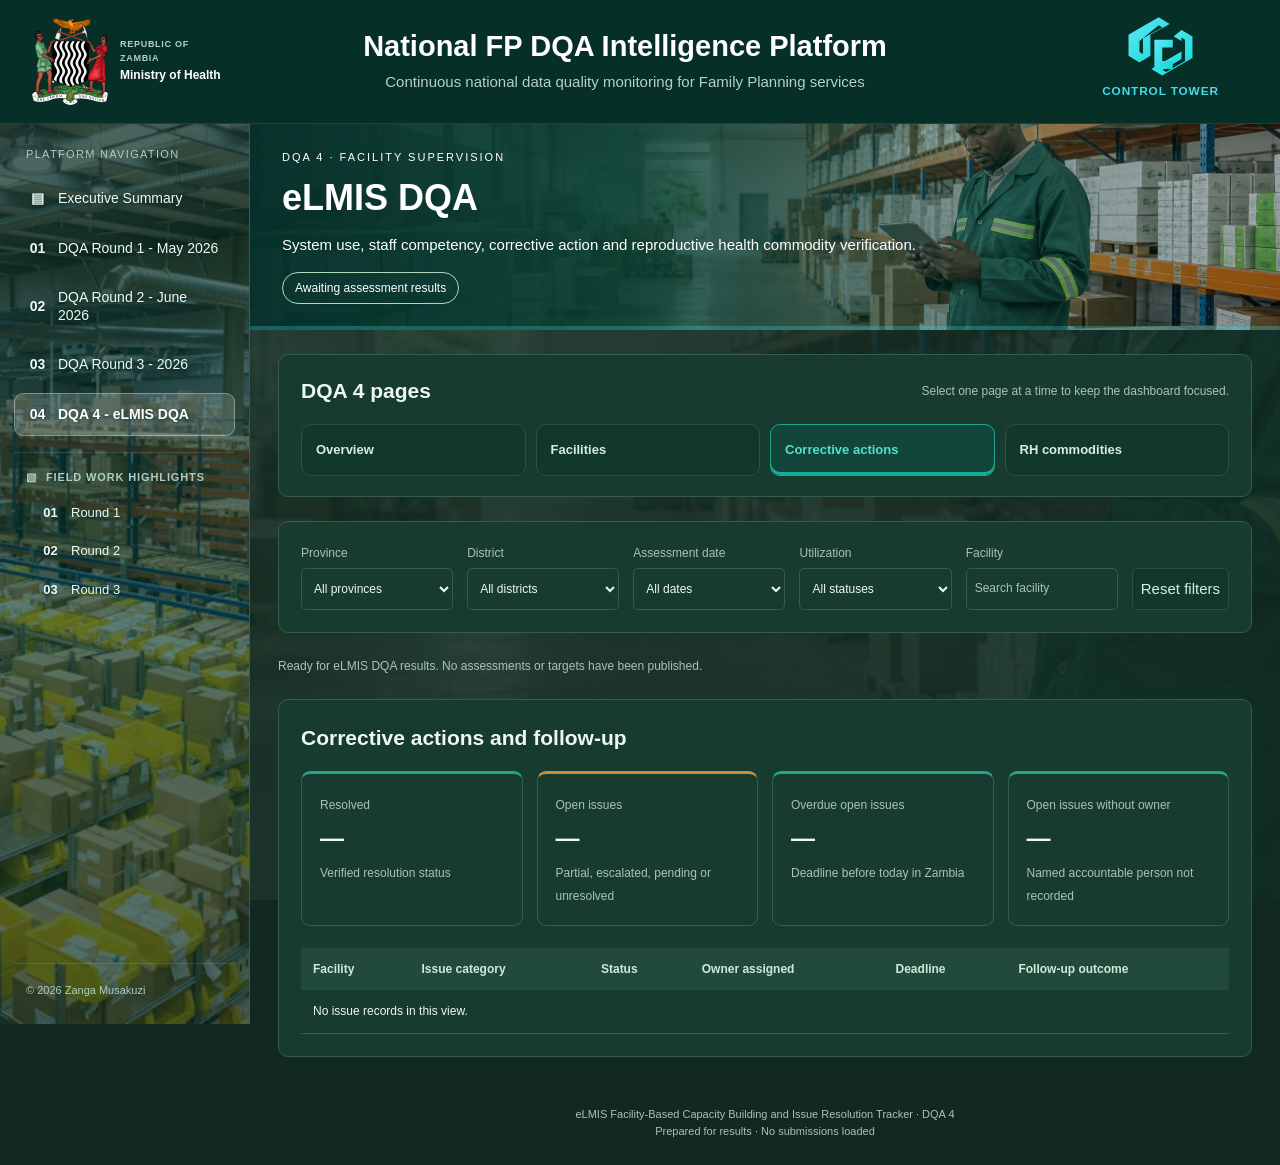
==== commit afd6a7af: "Lighten green surfaces and improve insight text contrast" ====
--- a/elmis-dqa-actions.html
+++ b/elmis-dqa-actions.html
@@ -6,7 +6,7 @@
   <link rel="icon" href="assets/zambia-coat-of-arms.svg" type="image/svg+xml">
   <link rel="stylesheet" href="assets/elmis-dqa.css?v=20261104-pages2">
   <script src="assets/elmis-dqa.js?v=20261104-pages2" defer></script>
-  <link rel="stylesheet" href="assets/control-tower-dark.css?v=20261105-sidebar2">
+  <link rel="stylesheet" href="assets/control-tower-dark.css?v=20261105-lighter3">
 </head>
 <body data-dqa-page="corrective-actions">
 <header class="institutional-header">
--- a/assets/control-tower-dark.css
+++ b/assets/control-tower-dark.css
@@ -1,7 +1,7 @@
 /* Control Tower reference palette and the original warehouse photograph. */
-:root{color-scheme:dark;--bg:#0b211b;--card:#102e25;--surface:#102e25;--ink:#edf8f1;--text:#edf8f1;--mut:#aac2b5;--muted:#aac2b5;--line:#254438;--primary:#52d8bd;--blue:#52d8bd;--blue2:#08786d;--gold:#37d6d1;--acc:#52d8bd;--good:#57b881;--green:#57b881;--green-soft:#163e2b;--warn:#efb36c;--yellow:#efb36c;--yellow-soft:#30291b;--crit:#ffaaa1;--red:#ffaaa1;--red-soft:#472821;--blue-soft:#173d36;--header:#062f28;--tower-photo:linear-gradient(90deg,#052f29f7 0%,#073e32e8 36%,#07392d75 66%,#052f292b 100%),url('supply-chain-warehouse.jpg')}
-body,.control-tower{color:var(--text);background:linear-gradient(#0b211bf0,#0b211bf5),url('supply-chain-warehouse.jpg') center/cover fixed!important;min-height:100vh}
-.control-tower{--text:#edf8f1;--muted:#aac2b5;--line:#254438;--bg:#0b211b;--surface:#102e25;--header:#062f28}
+:root{color-scheme:dark;--bg:#102b23;--card:#183b2f;--surface:#183b2f;--ink:#edf8f1;--text:#edf8f1;--mut:#aac2b5;--muted:#aac2b5;--line:#365d4c;--primary:#52d8bd;--blue:#52d8bd;--blue2:#08786d;--gold:#37d6d1;--acc:#52d8bd;--good:#57b881;--green:#57b881;--green-soft:#163e2b;--warn:#efb36c;--yellow:#efb36c;--yellow-soft:#30291b;--crit:#ffaaa1;--red:#ffaaa1;--red-soft:#472821;--blue-soft:#173d36;--header:#062f28;--tower-photo:linear-gradient(90deg,#052f29f7 0%,#073e32e8 36%,#07392d75 66%,#052f292b 100%),url('supply-chain-warehouse.jpg')}
+body,.control-tower{color:var(--text);background:linear-gradient(#102b23db,#102b23e8),url('supply-chain-warehouse.jpg') center/cover fixed!important;min-height:100vh}
+.control-tower{--text:#edf8f1;--muted:#aac2b5;--line:#365d4c;--bg:#102b23;--surface:#183b2f;--header:#062f28}
 .institutional-header,.control-tower .masthead{background:#062f28!important;background-image:none!important;color:#fff;border-bottom:1px solid #ffffff16}
 .institutional-header .brand-copy,.institutional-header h1,.masthead h1,.brand-lockup,.tower-brand{color:#fff!important}
 .brand-copy span,.institutional-header .masthead p,.control-tower .masthead .eyebrow,.tower-brand span{color:#b5d1c5!important}
@@ -20,32 +20,35 @@
 .card h2,.panel h2,.panel h3,.metric strong,.kpi-value,.section-heading h2,h2,h3,.control-tower h2,.control-tower h3,.workspace-heading h2,.control-tower .kpi strong,.control-tower .kpi-value,.control-tower .program-comparison-row>b{color:var(--ink)!important}
 .muted,.note,.scope,.sub,.footer,footer,.kpi-note,.kpi-label,.metric span,.dqa-page-heading p,.control-tower .dataset-stamp,.control-tower .workspace-eyebrow,.control-tower .analysis-context,.control-tower .table-note,.control-tower .filter-card label{color:var(--muted)!important}
 .control-tower .kpi p,.control-tower .kpi small,.control-tower .panel p,.summary-copy p,.summary-deck,.page-intro p,.commodity-header p{color:var(--muted)!important}
-input,select,textarea,.control-tower input,.control-tower select,.control-tower textarea{background:#102e25!important;color:#edf8f1!important;border:1px solid #254438!important;color-scheme:dark}
+input,select,textarea,.control-tower input,.control-tower select,.control-tower textarea{background:#183b2f!important;color:#edf8f1!important;border:1px solid #365d4c!important;color-scheme:dark}
 input::placeholder,textarea::placeholder{color:#aac2b5!important;opacity:1}
 button,.tabs a,.round-page-button,.commodity-tabs a,.copilot-chip,.copilot-toggle,.pagination button,.section-action,.detail-pagination button{background:#12382d!important;color:#d7eee2!important;border-color:#2b5142!important}
 button:hover,.tabs a:hover,.round-page-button:hover{background:#1b4a3c!important}
 .tabs a.active,.round-page-button.active,.commodity-tabs a.active,.commodity-tabs button.active,.control-tower .view-tabs button[aria-selected=true],.control-tower .executive-tabs button[aria-selected=true]{background:#12463a!important;color:#52e1c6!important;border-color:#22a58b!important;box-shadow:inset 0 -3px #15ad9c!important}
 .round-page-icon{background:#ffffff10!important;color:inherit!important}
-th,.control-tower th,.detail-page th{background:#163b30!important;color:#cfe9dc!important;border-color:var(--line)!important}
+th,.control-tower th,.detail-page th{background:#214a3b!important;color:#cfe9dc!important;border-color:var(--line)!important}
 td,.control-tower td{color:#edf8f1;border-color:var(--line)!important}
-tbody tr:nth-child(even),.control-tower tbody tr:nth-child(even),.detail-page tbody tr:nth-child(even){background:#123329!important}
+tbody tr:nth-child(even),.control-tower tbody tr:nth-child(even),.detail-page tbody tr:nth-child(even){background:#1a4033!important}
 tbody tr:hover,.control-tower tbody tr:hover{background:#194235!important}
-.empty,.empty-round,.field-empty,.control-tower .empty-state,.fresh,.scope-badge,.technical-details,.technical-details summary,.data-coverage,.training-date-note,.control-tower .insight-strip,.storage-box,.heatcell,.pill,.pill.blue,.filters .filter{background:#12372c!important;color:#cce8da!important;border-color:#2b5142!important}
+.empty,.empty-round,.field-empty,.control-tower .empty-state,.fresh,.scope-badge,.technical-details,.technical-details summary,.data-coverage,.training-date-note,.control-tower .insight-strip,.storage-box,.heatcell,.pill,.pill.blue,.filters .filter{background:#1b4435!important;color:#cce8da!important;border-color:#2b5142!important}
 .empty strong,.empty-round strong,.line b,.source-yes,.greentxt{color:#6fe2ba!important}
-.line{border-color:#254438!important}.metric{border-top-color:#22a58b!important}.metrics .metric:nth-child(2){border-top-color:#cf8b32!important}
+.line{border-color:#365d4c!important}.metric{border-top-color:#22a58b!important}.metrics .metric:nth-child(2){border-top-color:#cf8b32!important}
 .pill.red,.alert,.alert-ribbon,.redtxt,.source-no{color:#ffb4aa!important}.pill.red,.alert,.alert-ribbon{background:#3b2521!important;border-color:#855248!important}
 .pill.yellow,.pill.warn,.yellowtxt,.round-notice{color:#f3c882!important}.pill.yellow,.pill.warn,.round-notice{background:#30291b!important;border-color:#826c34!important}
 .pill.green{background:#173e2d!important;color:#91e2b1!important}
-.control-tower .insight-card,.control-tower .management-card,.control-tower .priority-card,.control-tower .reporting-summary-card,.control-tower .help-desk-directory,.control-tower .updates-gallery,.control-tower .contact-card{background:#102e25!important;border-color:#254438!important;color:#edf8f1!important}
-.control-tower .donut:after{background:#102e25!important}.control-tower .donut strong,.control-tower .donut span{color:#edf8f1!important}
+.control-tower .insight-card,.control-tower .management-card,.control-tower .priority-card,.control-tower .reporting-summary-card,.control-tower .help-desk-directory,.control-tower .updates-gallery,.control-tower .contact-card{background:#183b2f!important;border-color:#365d4c!important;color:#edf8f1!important}
+.control-tower .donut:after{background:#183b2f!important}.control-tower .donut strong,.control-tower .donut span{color:#edf8f1!important}
 a{color:#68dfc7}.control-tower a,.detail-page a{color:#68dfc7}
-.elmis-dqa-workspace iframe{background:transparent!important;border-color:#254438!important}
+.elmis-dqa-workspace iframe{background:transparent!important;border-color:#365d4c!important}
 body.embedded{background:transparent!important;min-height:0}
 :focus-visible{outline:3px solid #37d6d1!important;outline-offset:2px}
 @media print{body,.control-tower,.card,.panel,.metric,td,th{background:#fff!important;color:#14372e!important}.sidebar,.hero,.round-hero,.institutional-header{display:none!important}}
 
 .control-tower .count-summary strong,.control-tower .province-selection,.control-tower .map-label-grid>button,.control-tower .district-priority-list strong{color:#edf8f1!important}.control-tower .program-comparison-row span,.control-tower .timely-status-legend,.control-tower .district-priority-list small,.control-tower .count-summary span,.control-tower .repeat-table td small{color:#aac2b5!important}.control-tower .map-label-grid>button em{color:#6fe2ba!important}.control-tower .repeat-outstanding{color:#ffb4aa!important}
 
-.topbar,.main-filters,.fresh>span,.action-item,.commodity-tabs{background:#102e25!important;color:#edf8f1!important;border-color:#254438!important}.fresh{background:transparent!important}.fresh>span{border:1px solid #254438!important}
+.topbar,.main-filters,.fresh>span,.action-item,.commodity-tabs{background:#183b2f!important;color:#edf8f1!important;border-color:#365d4c!important}.fresh{background:transparent!important}.fresh>span{border:1px solid #365d4c!important}
 
 .sidebar .nav-link,.control-tower .side-menu>button{color:#effaf4!important;text-shadow:0 1px 3px #00271d80}.control-tower .nav-footer strong,.control-tower .nav-footer>span{display:block!important;line-height:1.5}.control-tower .nav-footer{color:#d3eadd!important}
+
+/* Improve readability of the management insight messages and KPI labels. */
+.control-tower .insight-strip{background:#1c4638!important}.control-tower .insight,.control-tower .insight-heading,.control-tower .insight-heading b,.control-tower .insight-heading strong,.control-tower .insight>span{color:#ffffff!important}.control-tower .kpi-label-row>span{color:#edf8f1!important}.control-tower .kpi-label-row>svg{color:#b9dfcb!important}
